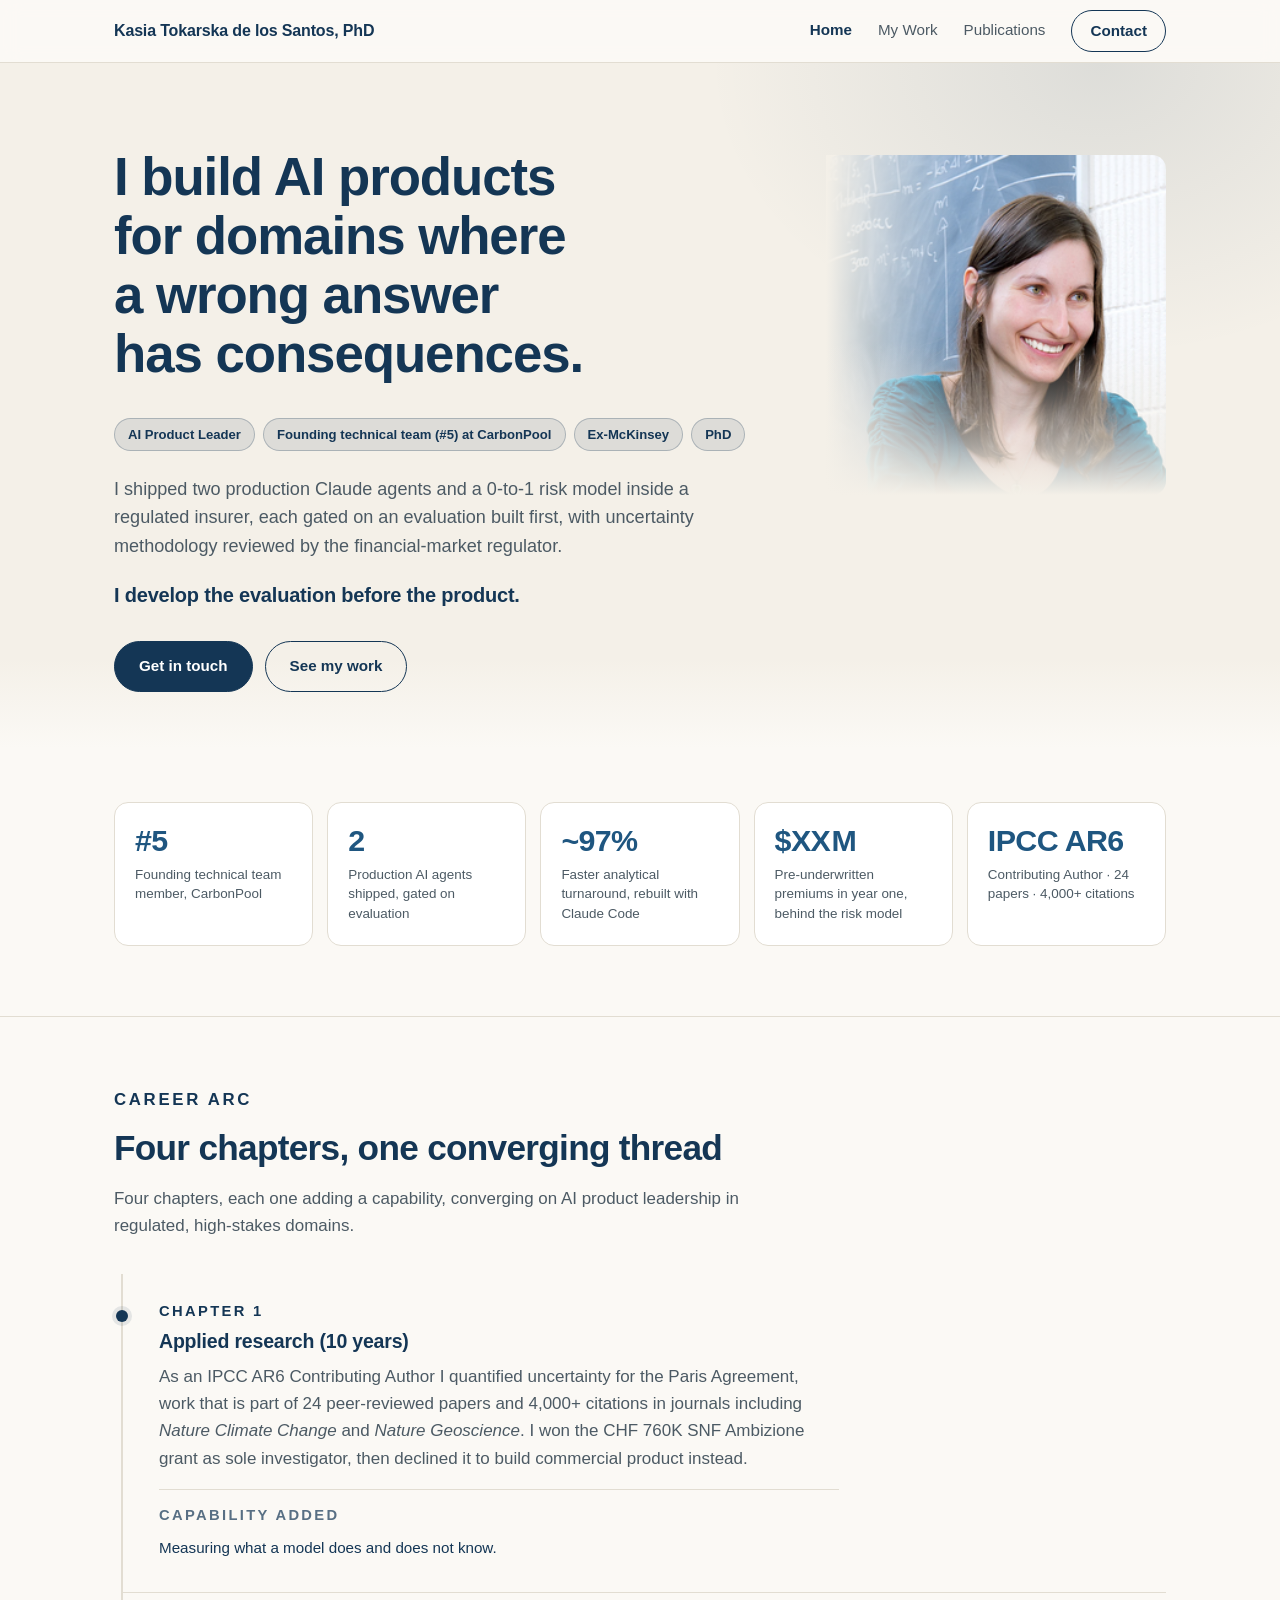
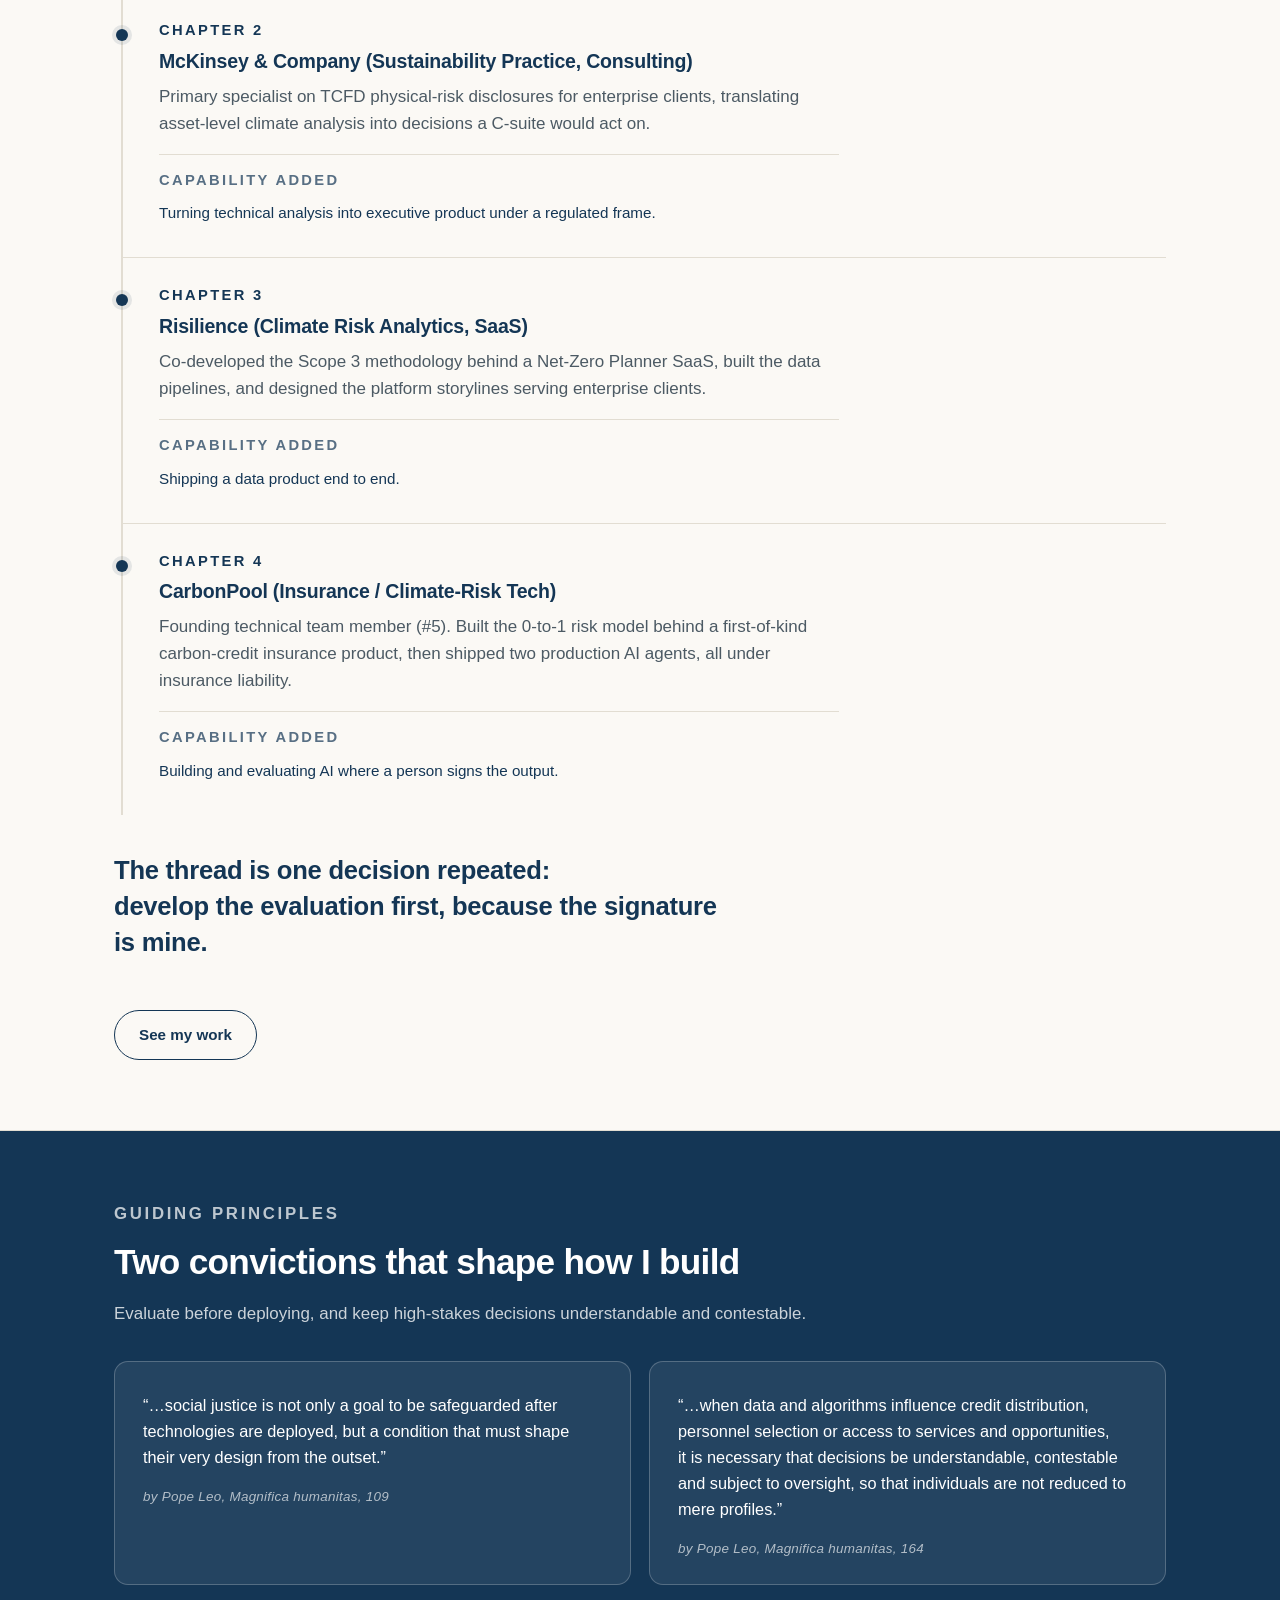
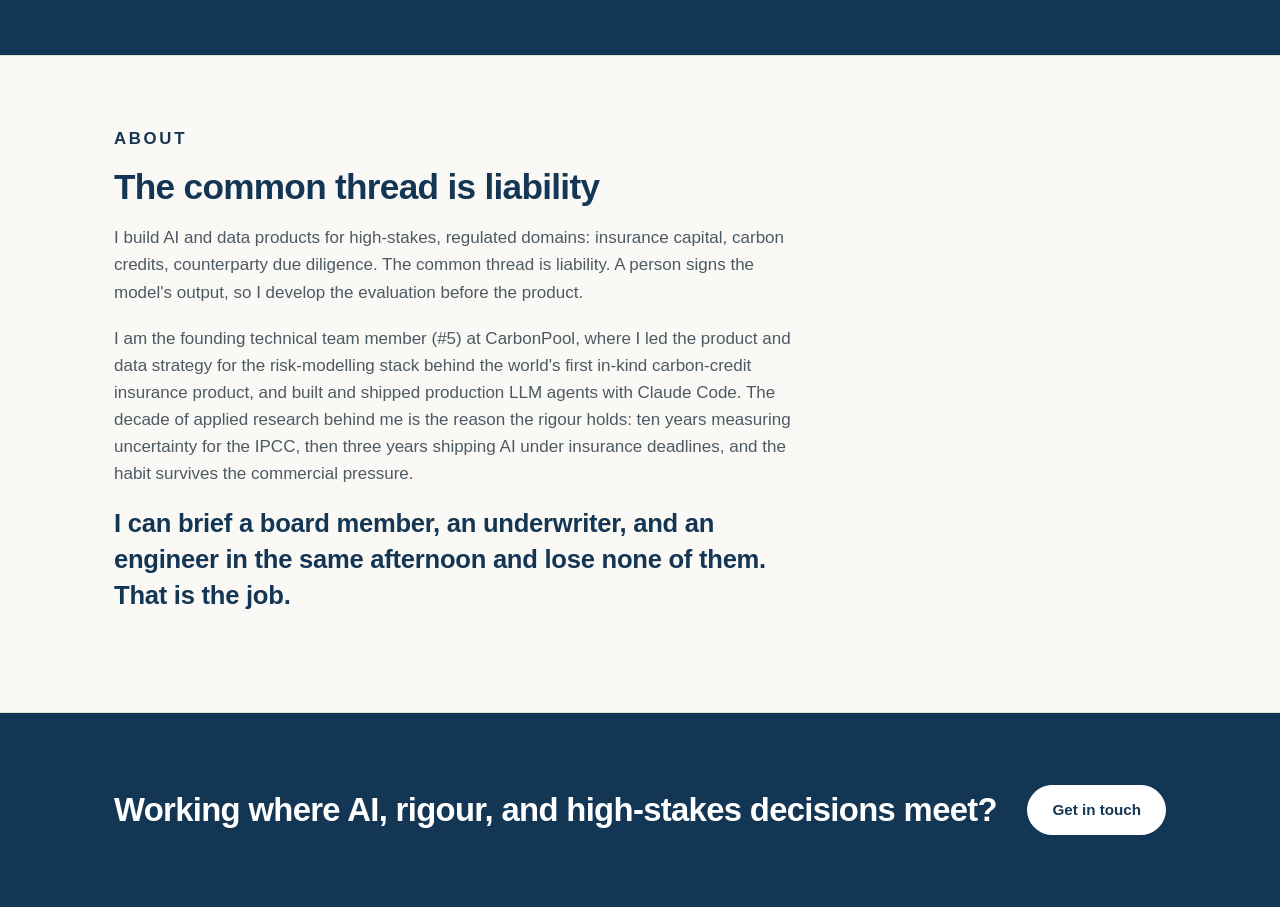
==== index.html @ da9ea4f5 "Initial commit: personal academic website" ====
<!DOCTYPE html>
<html lang="en">
<head>
<meta charset="utf-8">
<meta name="viewport" content="width=device-width, initial-scale=1.0">
<title>Katarzyna Tokarska de los Santos, PhD | AI Product Leader, Regulated AI &amp; Risk</title>
<meta name="description" content="AI product leader who ships production agents and risk models in regulated markets. Founding team (#5), FINMA-reviewed, IPCC AR6, ex-McKinsey.">
<!-- v3: system fonts only, no web fonts.
     To retheme the whole site, edit the colour tokens at the top of styles.css. -->
<link rel="icon" type="image/svg+xml" href="favicon.svg">
<link rel="apple-touch-icon" href="apple-touch-icon.png">
<link rel="stylesheet" href="styles.css">
</head>
<body data-screen-label="Home">

<header class="site-header">
  <div class="wrap">
    <a class="site-name" href="index.html">Kasia Tokarska de los Santos, PhD</a>
    <button class="nav-toggle" type="button" aria-label="Menu" aria-expanded="false">
      <span></span><span></span><span></span>
    </button>
    <nav class="site-nav">
      <a href="index.html" aria-current="page">Home</a>
      <a href="work.html">My Work</a>
      <a href="cv-publications.html">Publications</a>
      <a class="nav-cta" href="contact.html">Contact</a>
    </nav>
  </div>
</header>

<!-- Block 1: Hero -->
<section class="hero" data-screen-label="Hero">
  <div class="wrap hero-grid">
    <div class="hero-copy">
      <h1>I build AI products for domains where a wrong answer has consequences.</h1>
      <ul class="identity">
        <li>AI Product Leader</li>
        <li>Founding technical team (#5) at CarbonPool</li>
        <li>Ex-McKinsey</li>
        <li>PhD</li>
      </ul>
    <p class="value-prop">I shipped two production Claude agents and a 0-to-1 risk model inside a regulated insurer, each gated on an evaluation built first, with uncertainty methodology reviewed by the financial-market regulator.</p>
      <p class="philosophy">I develop the evaluation before the product.</p>
      <div class="hero-actions">
        <a class="btn" href="contact.html">Get in touch</a>
        <a class="btn btn-ghost" href="work.html">See my work</a>
      </div>
    </div>
    <div class="hero-photo">
      <img class="portrait" src="assets/headshot.png" alt="Portrait of Kasia Tokarska de los Santos">
    </div>
  </div>
</section>

<!-- Block 2: Stats Band -->
<section class="stats-band" data-screen-label="Stats Band">
  <div class="wrap">
    <div class="stat">
      <p class="num" data-count="5" data-prefix="#">#5</p>
      <p class="label">Founding technical team member, CarbonPool</p>
    </div>
    <div class="stat">
      <p class="num" data-count="2">2</p>
      <p class="label">Production AI agents shipped, gated on evaluation</p>
    </div>
    <div class="stat">
      <p class="num" data-count="97" data-prefix="~" data-suffix="%">~97%</p>
      <p class="label">Faster analytical turnaround, rebuilt with Claude Code</p>
    </div>
    <div class="stat">
      <p class="num">$XX&hairsp;M</p>
      <p class="label">Pre-underwritten premiums in year one, behind the risk model</p>
    </div>
    <div class="stat">
      <p class="num">IPCC AR6</p>
      <p class="label">Contributing Author · 24 papers · 4,000+ citations</p>
    </div>
  </div>
</section>

<!-- Block 3: Career Arc -->
<section class="section" data-screen-label="Career Arc">
  <div class="wrap">
    <p class="kicker">Career Arc</p>
    <h2>Four chapters, one converging thread</h2>
    <p class="intro">Four chapters, each one adding a capability, converging on AI product leadership in regulated, high-stakes domains.</p>

    <div class="arc-grid">
      <div class="arc-card">
        <p class="ch-num">Chapter 1</p>
        <h3>Applied research (10 years)</h3>
        <p>As an IPCC AR6 Contributing Author I quantified uncertainty for the Paris Agreement, work that is part of 24 peer-reviewed papers and 4,000+ citations in journals including <em>Nature Climate Change</em> and <em>Nature Geoscience</em>. I won the CHF 760K SNF Ambizione grant as sole investigator, then declined it to build commercial product instead.</p>
        <p class="capability"><span>Capability added</span><span class="cap-pill">Measuring what a model does and does not know.</span></p>
      </div>
      <div class="arc-card">
        <p class="ch-num">Chapter 2</p>
        <h3>McKinsey &amp; Company (Sustainability Practice, Consulting)</h3>
        <p>Primary specialist on TCFD physical-risk disclosures for enterprise clients, translating asset-level climate analysis into decisions a C-suite would act on.</p>
        <p class="capability"><span>Capability added</span><span class="cap-pill">Turning technical analysis into executive product under a regulated frame.</span></p>
      </div>
      <div class="arc-card">
        <p class="ch-num">Chapter 3</p>
        <h3>Risilience (Climate Risk Analytics, SaaS)</h3>
        <p>Co-developed the Scope 3 methodology behind a Net-Zero Planner SaaS, built the data pipelines, and designed the platform storylines serving enterprise clients.</p>
        <p class="capability"><span>Capability added</span><span class="cap-pill">Shipping a data product end to end.</span></p>
      </div>
      <div class="arc-card">
        <p class="ch-num">Chapter 4</p>
        <h3>CarbonPool (Insurance / Climate-Risk Tech)</h3>
        <p>Founding technical team member (#5). Built the 0-to-1 risk model behind a first-of-kind carbon-credit insurance product, then shipped two production AI agents, all under insurance liability.</p>
        <p class="capability"><span>Capability added</span><span class="cap-pill">Building and evaluating AI where a person signs the output.</span></p>
      </div>
    </div>

    <p class="arc-closing">The thread is one decision repeated:<br>develop the evaluation first, because the signature is mine.</p>
    <a class="btn btn-ghost arc-cta" href="work.html">See my work</a>
  </div>
</section>

<!-- Guiding Principles: evaluation-first (¶109) and oversight (¶164) -->
<section class="quote-band" data-screen-label="Guiding Principles">
  <div class="wrap">
    <p class="kicker">Guiding Principles</p>
    <h2>Two convictions that shape how I build</h2>
    <p class="intro">Evaluate before deploying, and keep high-stakes decisions understandable and contestable.</p>
    <div class="quote-grid">
      <blockquote>
        <p>&ldquo;&hellip;social justice is not only a goal to be safeguarded after technologies are deployed, but a condition that must shape their very design from the outset.&rdquo;</p>
        <cite>by Pope Leo, Magnifica humanitas, 109</cite>
      </blockquote>
      <blockquote>
        <p>&ldquo;&hellip;when data and algorithms influence credit distribution, personnel selection or access to services and opportunities, it is necessary that decisions be understandable, contestable and subject to oversight, so that individuals are not reduced to mere profiles.&rdquo;</p>
        <cite>by Pope Leo, Magnifica humanitas, 164</cite>
      </blockquote>
    </div>
  </div>
</section>

<!-- Block 4: About -->
<section class="section" data-screen-label="About">
  <div class="wrap">
    <p class="kicker">About</p>
    <h2>The common thread is liability</h2>
    <div class="about-grid">
      <div class="about-text">
        <p>I build AI and data products for high-stakes, regulated domains: insurance capital, carbon credits, counterparty due diligence. The common thread is liability. A person signs the model's output, so I develop the evaluation before the product.</p>
        <p>I am the founding technical team member (#5) at CarbonPool, where I led the product and data strategy for the risk-modelling stack behind the world's first in-kind carbon-credit insurance product, and built and shipped production LLM agents with Claude Code. The decade of applied research behind me is the reason the rigour holds: ten years measuring uncertainty for the IPCC, then three years shipping AI under insurance deadlines, and the habit survives the commercial pressure.</p>
        <p>I can brief a board member, an underwriter, and an engineer in the same afternoon and lose none of them. That is the job.</p>
      </div>
    </div>
  </div>
</section>

<!-- Block 5: Testimonials
     HOLD EMPTY until 2 to 3 real recommendations are secured. Never publish invented quotes.
     To enable: remove this comment wrapper and replace the bracketed placeholders.
     Targets and angle:
       - CarbonPool CEO: zero-to-one technical product leadership and delivery of the
         carbon-credit insurance product.
       - A McKinsey engagement partner: translating technical analysis into client
         decisions, C-suite stakeholder management.
       - An IPCC / ETH collaborator: applied-research independence and the carbon-budget
         methodology's impact.

<section class="section" data-screen-label="Testimonials">
  <div class="wrap">
    <p class="kicker">Testimonials</p>
    <h2>What colleagues say</h2>
    <div class="quote-grid">
      <blockquote>
        <p>&ldquo;[Real recommendation text goes here.]&rdquo;</p>
        <cite>[Name], [Title, Company]</cite>
      </blockquote>
      <blockquote>
        <p>&ldquo;[Real recommendation text goes here.]&rdquo;</p>
        <cite>[Name], [Title, Company]</cite>
      </blockquote>
    </div>
  </div>
</section>
-->

<!-- CTA band -->
<section class="cta-band" data-screen-label="CTA">
  <div class="wrap">
    <h2>Working where AI, rigour, and high-stakes decisions meet?</h2>
    <a class="btn" href="contact.html">Get in touch</a>
  </div>
</section>


<script src="site.js"></script>
</body>
</html>
---- styles.css ----
/* ============================================================
   Kasia Tokarska de los Santos - v3
   Warm editorial minimalism. One dark-teal accent.
   RETHEME THE WHOLE SITE HERE: every page reads these tokens.
   ============================================================ */
:root{
  --bg:#fbf9f5;        /* warm paper background, near white */
  --bg-2:#f4f0e8;      /* slightly darker warm tone for hero / alt zones */
  --surface:#ffffff;   /* white cards on the warm background */
  --surface-2:#f0ece3; /* faint warm tint for chips and bars */
  --line:#e2ddd2;      /* single hairline border colour, used everywhere */
  --text:#15212b;      /* near-black ink for headings */
  --muted:#4c5a64;     /* warm grey for body text */
  --faint:#8a9399;     /* fainter grey for metadata */
  --accent:#143655;        /* dark teal, the lead colour */
  --accent-2:#1f5680;      /* brighter teal for hover / numbers / links */
  --accent-soft:rgba(20,54,85,0.10); /* 10% teal for tinted fills and rings */
  --max:1100px;
  --radius:14px;
  --font:-apple-system,BlinkMacSystemFont,"Segoe UI",Roboto,Helvetica,Arial,sans-serif;
  --mono:ui-monospace,SFMono-Regular,Menlo,Consolas,"Liberation Mono",monospace;
}

/* ---------- Base ---------- */
*,*::before,*::after{box-sizing:border-box;}
html{-webkit-text-size-adjust:100%;}
@media (prefers-reduced-motion: no-preference){
  html{scroll-behavior:smooth;}
}
body{
  margin:0;
  font-family:var(--font);
  font-size:17px;
  line-height:1.6;
  color:var(--muted);
  background:var(--bg);
}
h1,h2,h3{
  color:var(--text);
  letter-spacing:-0.02em;
  line-height:1.12;
  text-wrap:balance;
  margin:0 0 18px;
}
h1{font-size:clamp(2.1rem,4.6vw,3.3rem);font-weight:700;}
h2{font-size:clamp(1.55rem,3vw,2.2rem);font-weight:700;}
h3{font-size:1.22rem;font-weight:650;letter-spacing:-0.01em;}
p{margin:0 0 1em;text-wrap:pretty;}
p:last-child{margin-bottom:0;}
a{color:var(--accent-2);text-decoration-color:var(--accent-soft);text-underline-offset:3px;transition:color .15s ease;}
a:hover{color:var(--accent);}
a:focus-visible,button:focus-visible{outline:2px solid var(--accent-2);outline-offset:2px;border-radius:3px;}
em{font-style:italic;}
strong{color:var(--text);}
img{max-width:100%;display:block;}
.wrap{max-width:var(--max);margin:0 auto;padding:0 24px;}

/* ---------- Eyebrow / section rhythm ---------- */
.kicker{
  font-size:1.05rem;
  font-weight:650;
  text-transform:uppercase;
  letter-spacing:.16em;
  color:var(--accent);
  margin:0 0 14px;
}
.section h2{color:var(--accent);}
.section{padding:70px 0;border-bottom:1px solid var(--line);}
.intro{max-width:660px;font-size:1.06rem;margin-bottom:34px;}

/* ---------- Buttons ---------- */
.btn{
  display:inline-block;
  background:var(--accent);
  color:#fff;
  text-decoration:none;
  font-weight:600;
  font-size:.95rem;
  padding:12px 24px;
  border-radius:999px;
  border:1px solid var(--accent);
  transition:background-color .15s ease,border-color .15s ease,transform .15s ease,box-shadow .15s ease;
}
.btn:hover{background:var(--accent-2);border-color:var(--accent-2);color:#fff;transform:translateY(-2px);box-shadow:0 6px 18px var(--accent-soft);}
.btn-ghost{background:transparent;color:var(--accent);}
.btn-ghost:hover{background:var(--accent-soft);color:var(--accent);box-shadow:none;}

/* ---------- Sticky translucent nav ---------- */
.site-header{
  position:sticky;top:0;z-index:50;
  background:color-mix(in srgb, var(--bg) 78%, transparent);
  -webkit-backdrop-filter:blur(10px);
  backdrop-filter:blur(10px);
  border-bottom:1px solid var(--line);
}
.site-header .wrap{
  display:flex;align-items:center;justify-content:space-between;gap:16px;
  min-height:62px;
}
.site-name{
  font-weight:700;color:var(--accent);text-decoration:none;
  letter-spacing:-0.01em;font-size:1rem;
}
.site-name:hover{color:var(--accent-2);}
.site-nav{display:flex;align-items:center;gap:26px;}
.site-nav a{
  color:var(--muted);text-decoration:none;font-size:.95rem;font-weight:500;
  padding:4px 0;border-bottom:2px solid transparent;
  transition:color .15s ease,border-color .15s ease;
}
.site-nav a:hover{color:var(--accent);}
.site-nav a[aria-current="page"]{color:var(--accent);font-weight:700;}
.site-nav a.nav-cta{
  border:1px solid var(--accent);border-radius:999px;color:var(--accent);
  padding:8px 18px;font-weight:600;
}
.site-nav a.nav-cta:hover{background:var(--accent);color:#fff;}
.site-nav a.nav-cta[aria-current="page"]{background:var(--accent);color:#fff;}

.nav-toggle{
  display:none;
  background:none;border:1px solid var(--line);border-radius:10px;
  width:42px;height:38px;cursor:pointer;padding:0;
  flex-direction:column;align-items:center;justify-content:center;gap:4px;
}
.nav-toggle span{display:block;width:18px;height:2px;background:var(--text);border-radius:2px;transition:transform .3s ease,opacity .3s ease;}
.nav-open .nav-toggle span:nth-child(1){transform:translateY(6px) rotate(45deg);}
.nav-open .nav-toggle span:nth-child(2){opacity:0;}
.nav-open .nav-toggle span:nth-child(3){transform:translateY(-6px) rotate(-45deg);}

/* ---------- Hero ---------- */
.hero{
  position:relative;
  background:var(--bg-2);
  overflow:hidden;
}
.hero::before{ /* soft accent glow, top right corner */
  content:"";position:absolute;inset:0;pointer-events:none;
  background:radial-gradient(560px 420px at 86% 0%, var(--accent-soft), transparent 70%);
}
.hero::after{ /* melt into the next section */
  content:"";position:absolute;left:0;right:0;bottom:0;height:90px;pointer-events:none;
  background:linear-gradient(to bottom, transparent, var(--bg));
}
.hero-grid{
  position:relative;z-index:1;
  display:grid;grid-template-columns:1fr 340px;gap:64px;align-items:start;
  padding:84px 24px 56px;
}
.hero-copy{padding:0;}
.hero-copy h1{max-width:640px;margin-bottom:34px;color:var(--accent);}
.identity{
  list-style:none;margin:0 0 24px;padding:0;
  display:flex;flex-wrap:wrap;gap:8px;
}
.identity li{
  background:var(--accent-soft);
  border:1px solid rgba(20,54,85,0.25);
  color:var(--accent);
  font-size:.82rem;font-weight:600;
  padding:5px 13px;border-radius:999px;
}
.value-prop{font-size:1.13rem;max-width:620px;}
.philosophy{
  color:var(--accent);font-weight:650;font-size:1.25rem;
  letter-spacing:-0.01em;
  margin-top:6px;
}
.hero-actions{display:flex;flex-wrap:wrap;gap:12px;margin-top:30px;}
.hero-photo{position:relative;margin-top:8px;}
.hero-photo .portrait{width:100%;height:auto;border-radius:var(--radius);}
.hero-photo::before{ /* horizontal fade from the warm hero tone on the left edge */
  content:"";position:absolute;inset:0;z-index:1;pointer-events:none;
  background:linear-gradient(to right, var(--bg-2) 0%, transparent 38%);
}
.hero-photo::after{ /* vertical fade into the hero tone at the bottom */
  content:"";position:absolute;inset:0;z-index:1;pointer-events:none;
  background:linear-gradient(to bottom, transparent 55%, var(--bg-2) 100%);
}

/* ---------- Stats band ---------- */
.stats-band{
  padding:54px 0 70px;
  border-bottom:1px solid var(--line);
}
.stats-band .wrap{
  display:grid;
  grid-template-columns:repeat(5,1fr);
  gap:14px;
}
.stat{
  background:var(--surface);
  border:1px solid var(--line);
  border-radius:var(--radius);
  padding:22px 20px;
  transition:border-color .15s ease,transform .15s ease,box-shadow .15s ease;
}
.stat:hover{border-color:var(--accent);transform:translateY(-2px);box-shadow:0 8px 22px var(--accent-soft);}
.stat .num{
  font-size:1.9rem;font-weight:700;letter-spacing:-0.02em;
  color:var(--accent-2);margin:0 0 8px;line-height:1.05;
  font-variant-numeric:tabular-nums;
}
.stat .label{font-size:.84rem;line-height:1.45;color:var(--muted);margin:0;}

/* ---------- Career arc timeline ---------- */
.arc-grid{
  display:grid;gap:0;
  border-left:2px solid var(--line);
  margin-left:7px;
}
.arc-card{
  position:relative;
  padding:26px 0 30px 36px;
}
.arc-card + .arc-card{border-top:1px solid var(--line);}
.arc-card::before{ /* accent dot on the timeline */
  content:"";position:absolute;left:-7px;top:36px;
  width:12px;height:12px;border-radius:50%;
  background:var(--accent);
  box-shadow:0 0 0 4px var(--accent-soft);
}
.ch-num{
  font-family:var(--font);
  font-size:.92rem;text-transform:uppercase;letter-spacing:.16em;
  color:var(--accent);margin:0 0 8px;font-weight:650;
}
.arc-card h3{margin-bottom:10px;color:var(--accent);}
.arc-card > p{max-width:680px;}
.capability{
  margin-top:16px;padding-top:14px;border-top:1px solid var(--line);
  font-size:1.05rem;font-weight:700;color:var(--accent);max-width:680px;
}
.cap-pill{
  display:inline;
  font-size:.95rem;font-weight:500;
  color:var(--accent);
  letter-spacing:normal;
  text-transform:none;
}
.capability > span:first-child{
  display:block;
  font-family:var(--font);
  font-size:.92rem;font-weight:650;
  text-transform:uppercase;letter-spacing:.16em;
  color:var(--accent);opacity:.7;margin-bottom:8px;
}
.arc-cta{margin-top:24px;display:inline-block;}
.arc-closing{
  margin-top:38px;
  font-size:clamp(1.3rem,2.4vw,1.6rem);
  line-height:1.4;
  font-weight:600;color:var(--accent);
  letter-spacing:-0.01em;
  max-width:680px;
}

/* ---------- Quote band (dark teal zone) ---------- */
.quote-band{
  padding:70px 0;
  background:var(--accent);
  border-bottom:1px solid var(--line);
}
.quote-band .kicker{color:rgba(255,255,255,0.72);}
.quote-band h2{color:#fff;}
.quote-band .intro{color:rgba(255,255,255,0.78);max-width:none;white-space:nowrap;}
.quote-grid{display:grid;grid-template-columns:1fr 1fr;gap:18px;}
.quote-grid blockquote{
  margin:0;
  background:rgba(255,255,255,0.07);
  border:1px solid rgba(255,255,255,0.22);
  border-radius:var(--radius);
  padding:30px 28px 24px;
  transition:border-color .15s ease,transform .15s ease,box-shadow .15s ease,background-color .15s ease;
}
.quote-grid blockquote:hover{border-color:rgba(255,255,255,0.5);background:rgba(255,255,255,0.11);transform:translateY(-2px);box-shadow:0 8px 22px rgba(0,0,0,0.18);}
.quote-grid blockquote p{font-size:1.02rem;color:#fff;}
.quote-grid cite{
  display:block;margin-top:16px;font-style:italic;
  font-family:var(--font);font-size:.84rem;letter-spacing:.02em;
  color:rgba(255,255,255,0.65);
}

/* ---------- About ---------- */
.about-grid{max-width:680px;}
.about-text p{margin-bottom:1.1em;}
.about-text p:last-child{
  font-size:clamp(1.3rem,2.4vw,1.6rem);
  font-weight:600;
  color:var(--accent);
  letter-spacing:-0.01em;
  line-height:1.4;
}

/* ---------- Accordion toggle ---------- */
.case{position:relative;}
.case-toggle{
  position:absolute;top:38px;right:36px;
  background:var(--surface-2);border:1px solid var(--line);
  width:34px;height:34px;border-radius:50%;
  cursor:pointer;display:flex;align-items:center;justify-content:center;
  color:var(--muted);
  transition:background-color .15s ease,border-color .15s ease,color .15s ease;
  padding:0;
}
.case-toggle:hover{background:var(--accent-soft);border-color:var(--accent);color:var(--accent);}
.case-toggle svg{display:block;transition:transform .35s ease;}
.case[aria-expanded="true"] .case-toggle{background:var(--accent-soft);border-color:var(--accent);color:var(--accent);}
.case[aria-expanded="true"] .case-toggle svg{transform:rotate(180deg);}
.case-body{
  max-height:0;overflow:hidden;
  transition:max-height .4s cubic-bezier(0.4,0,0.2,1);
}
.case[aria-expanded="true"] .case-body{max-height:3000px;}
.pwo-rest{margin-top:0;}
@media(prefers-reduced-motion:reduce){
  .case-body{transition:none;}
  .case-toggle svg{transition:none;}
}

/* ---------- CTA band ---------- */
.cta-band{
  background:var(--accent);
  padding:72px 0;
}
.cta-band .wrap{
  display:flex;flex-wrap:wrap;align-items:center;justify-content:space-between;gap:24px;
}
.cta-band h2{color:#fff;margin:0;max-width:none;font-size:clamp(1.15rem,3vw,2.05rem);white-space:nowrap;}
.cta-band .btn{
  background:#fff;color:var(--accent);border-color:#fff;
}
.cta-band .btn:hover{background:var(--bg);border-color:var(--bg);color:var(--accent);box-shadow:0 6px 18px rgba(0,0,0,0.25);}

/* ---------- CV profile links ---------- */
.cv-profile-links{
  display:flex;flex-wrap:wrap;gap:10px;
  padding:28px 0 8px;
}
.cv-profile-links a{
  display:inline-block;
  background:var(--accent);
  color:#fff;
  text-decoration:none;
  font-weight:600;font-size:.92rem;
  padding:9px 22px;
  border-radius:999px;
  border:1px solid var(--accent);
  transition:background-color .15s ease,border-color .15s ease,transform .15s ease,box-shadow .15s ease;
}
.cv-profile-links a:hover{
  background:var(--accent-2);border-color:var(--accent-2);
  transform:translateY(-2px);box-shadow:0 6px 18px var(--accent-soft);
}

/* ---------- Footer ---------- */
.site-footer{padding:42px 0 54px;}
.site-footer .wrap{
  display:flex;flex-wrap:wrap;align-items:flex-start;justify-content:space-between;gap:18px;
}
.foot-name{color:var(--text);font-weight:650;margin:0 0 2px;}
.foot-loc{font-size:.88rem;color:var(--faint);margin:0;}
.foot-links{display:flex;gap:22px;}
.foot-links a{font-size:.95rem;font-weight:550;text-decoration:none;}
.foot-links a:hover{text-decoration:underline;text-decoration-color:var(--accent-2);}

/* ---------- Page head (Work, Publications) ---------- */
.page-head{
  background:var(--bg-2);
  border-bottom:1px solid var(--line);
  padding:64px 0 56px;
  position:relative;overflow:hidden;
}
.page-head::before{
  content:"";position:absolute;inset:0;pointer-events:none;
  background:radial-gradient(480px 360px at 90% 0%, var(--accent-soft), transparent 70%);
}
.page-head .wrap{position:relative;}
.page-head h1{margin-bottom:14px;color:var(--accent);}
.page-head .intro{margin-bottom:0;}

/* ---------- Case-study cards (Work) ---------- */
main.wrap{display:block;}
.case{
  background:var(--surface);
  border:1px solid var(--accent);
  border-radius:var(--radius);
  padding:38px 36px;
  margin:34px 0;
  transition:border-color .15s ease,transform .15s ease,box-shadow .15s ease,background-color .15s ease;
}
.case:first-of-type{margin-top:48px;}
.case:last-of-type{margin-bottom:64px;}
.case:hover{border-color:var(--accent);transform:translateY(-2px);box-shadow:0 10px 26px var(--accent-soft);background:var(--surface-2);}
.case.featured{}
.case h2{
  font-size:clamp(1.3rem,2.4vw,1.7rem);
  display:flex;align-items:baseline;gap:14px;
  margin-bottom:8px;
  color:var(--accent);
  padding-right:52px; /* room for toggle */
}
.case-num{display:none;}
.case .role{
  font-size:1.08rem;color:var(--muted);margin-bottom:22px;
}
.metrics{
  list-style:none;margin:0 0 6px;padding:16px 0 8px;
  border-top:1px solid var(--line);
  display:flex;flex-wrap:wrap;gap:10px;
}
.metrics li{
  background:var(--accent);
  border:1px solid var(--accent);
  color:#fff;
  font-weight:600;font-size:.92rem;
  padding:6px 15px;border-radius:999px;
  font-variant-numeric:tabular-nums;
}
.pwo{margin-top:10px;}
.pwo > div{
  display:grid;grid-template-columns:150px 1fr;gap:20px;
  border-top:1px solid var(--line);
  padding:18px 0;
}
.pwo h4{
  margin:2px 0 0;
  font-family:var(--font);
  font-size:.95rem;font-weight:650;
  text-transform:uppercase;letter-spacing:.14em;
  color:var(--accent);
}
.pwo p{margin:0;font-size:1.02rem;}
.skills-label{
  margin:6px 0 12px;padding-top:18px;
  border-top:1px solid var(--line);
  font-family:var(--font);
  font-size:.95rem;font-weight:650;
  text-transform:uppercase;letter-spacing:.14em;
  color:var(--accent);
}
.skills{
  list-style:none;margin:0;padding:0;
  display:flex;flex-wrap:wrap;gap:6px 20px;
}
.skills li{
  font-size:.95rem;font-weight:500;
  color:var(--accent);
  padding:0;
}
.case-actions{margin:22px 0 0;}

/* ---------- CV / Publications ---------- */
.cv-section{
  padding:54px 0;
  border-bottom:1px solid var(--line);
}
.cv-section:last-of-type{border-bottom:0;}
.cv-grid{
  display:grid;grid-template-columns:220px 1fr;gap:36px;align-items:start;
}
.cv-grid h2{
  font-size:1.05rem;font-weight:650;
  text-transform:uppercase;letter-spacing:.14em;
  color:var(--accent);
  margin:4px 0 0;
  position:sticky;top:86px;
}
.pub-list p{
  border-top:1px solid var(--line);
  padding:16px 0;margin:0;
  font-size:.95rem;
}
.pub-list p:first-child{border-top:0;padding-top:0;}
.pub-num{
  font-family:var(--mono);
  font-size:.78rem;font-weight:600;
  color:var(--accent-2);
  margin-right:10px;
}
.author-self{color:var(--accent);font-weight:700;}
.pub-note{color:var(--faint);}
.edu-item{
  border-top:1px solid var(--line);
  padding:18px 0;
}
.edu-item:first-child{border-top:0;padding-top:0;}
.edu-item h3{margin-bottom:4px;font-size:1.08rem;color:var(--accent);}
.edu-meta{
  font-family:var(--mono);font-size:.78rem;color:var(--faint);
  margin-bottom:8px;letter-spacing:.03em;
}
.cv-block{max-width:660px;}

/* ---------- Contact ---------- */
.contact-main{padding:84px 0 70px;}
.contact-main .closing{
  font-size:clamp(1.3rem,2.4vw,1.7rem);
  line-height:1.45;
  color:var(--accent);
  font-weight:600;
  letter-spacing:-0.01em;
  max-width:720px;
  margin-bottom:48px;
  text-wrap:pretty;
}
.contact-rows{
  background:var(--surface);
  border:1px solid var(--line);
  border-radius:var(--radius);
  max-width:720px;
  overflow:hidden;
}
.contact-row{
  display:grid;grid-template-columns:150px 1fr;gap:20px;
  padding:18px 26px;
  transition:background-color .15s ease;
}
.contact-row + .contact-row{border-top:1px solid var(--line);}
.contact-row:hover{background:var(--surface-2);}
.contact-row .k{
  font-family:var(--mono);
  font-size:.72rem;font-weight:600;
  text-transform:uppercase;letter-spacing:.16em;
  color:var(--faint);
  align-self:center;
}
.contact-row .v{font-size:.98rem;color:var(--text);}

/* ---------- Responsive ---------- */
@media (max-width: 920px){
  .stats-band .wrap{grid-template-columns:repeat(2,1fr);}
  .stats-band .wrap .stat:last-child{grid-column:1 / -1;}
  .quote-grid{grid-template-columns:1fr;}
  .cv-grid{grid-template-columns:1fr;gap:14px;}
  .cv-grid h2{position:static;}
}
@media (max-width: 760px){
  .hero-grid{grid-template-columns:1fr;gap:32px;padding:38px 24px 72px;}
  .hero-photo{order:-1;max-width:260px;margin-top:0;}
  .nav-toggle{display:flex;}
  .site-nav{
    position:absolute;left:0;right:0;top:100%;
    flex-direction:column;align-items:stretch;gap:0;
    background:color-mix(in srgb, var(--bg) 94%, transparent);
    -webkit-backdrop-filter:blur(10px);
    backdrop-filter:blur(10px);
    border-bottom:1px solid var(--line);
    display:none;
    padding:8px 24px 18px;
  }
  .nav-open .site-nav{display:flex;}
  .site-nav a{padding:13px 2px;border-bottom:1px solid var(--line);font-size:1.02rem;}
  .site-nav a[aria-current="page"]{border-bottom-color:var(--line);}
  .site-nav a.nav-cta{margin-top:14px;text-align:center;border-bottom:1px solid var(--accent);}
  .section{padding:54px 0;}
  .pwo > div{grid-template-columns:1fr;gap:8px;padding:16px 0;}
  .case{padding:28px 22px;margin:24px 0;}
  .case h2{flex-direction:column;gap:10px;}
  .case-num{align-self:flex-start;transform:none;}
  .contact-row{grid-template-columns:1fr;gap:4px;padding:16px 20px;}
  .cta-band .wrap{flex-direction:column;align-items:flex-start;}
  .cta-band h2{white-space:normal;font-size:clamp(1.3rem,5.4vw,1.7rem);}
}
@media (max-width: 480px){
  .stats-band .wrap{grid-template-columns:1fr;}
  .stats-band .wrap .stat:last-child{grid-column:auto;}
}

/* ---------- Reduced motion ---------- */
@media (prefers-reduced-motion: reduce){
  *,*::before,*::after{
    transition-duration:0.01ms !important;
    animation-duration:0.01ms !important;
    animation-iteration-count:1 !important;
  }
}
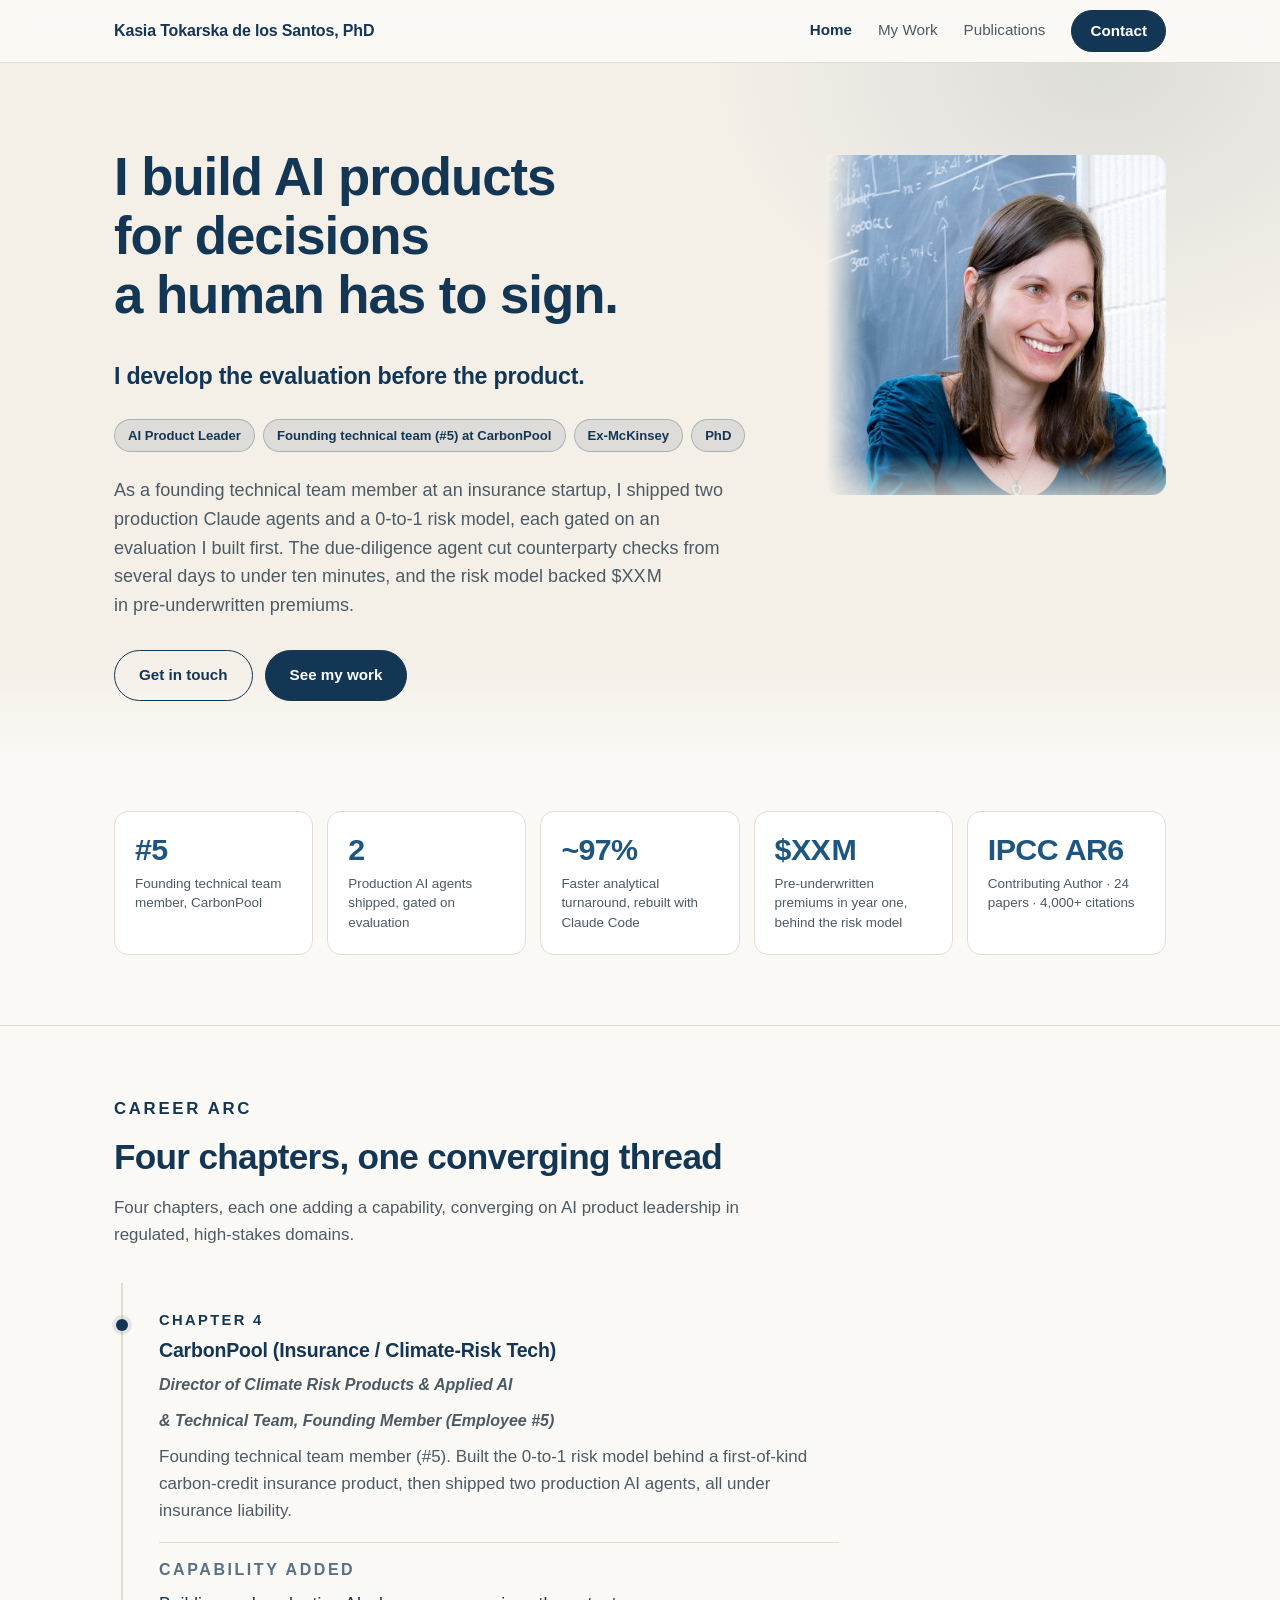
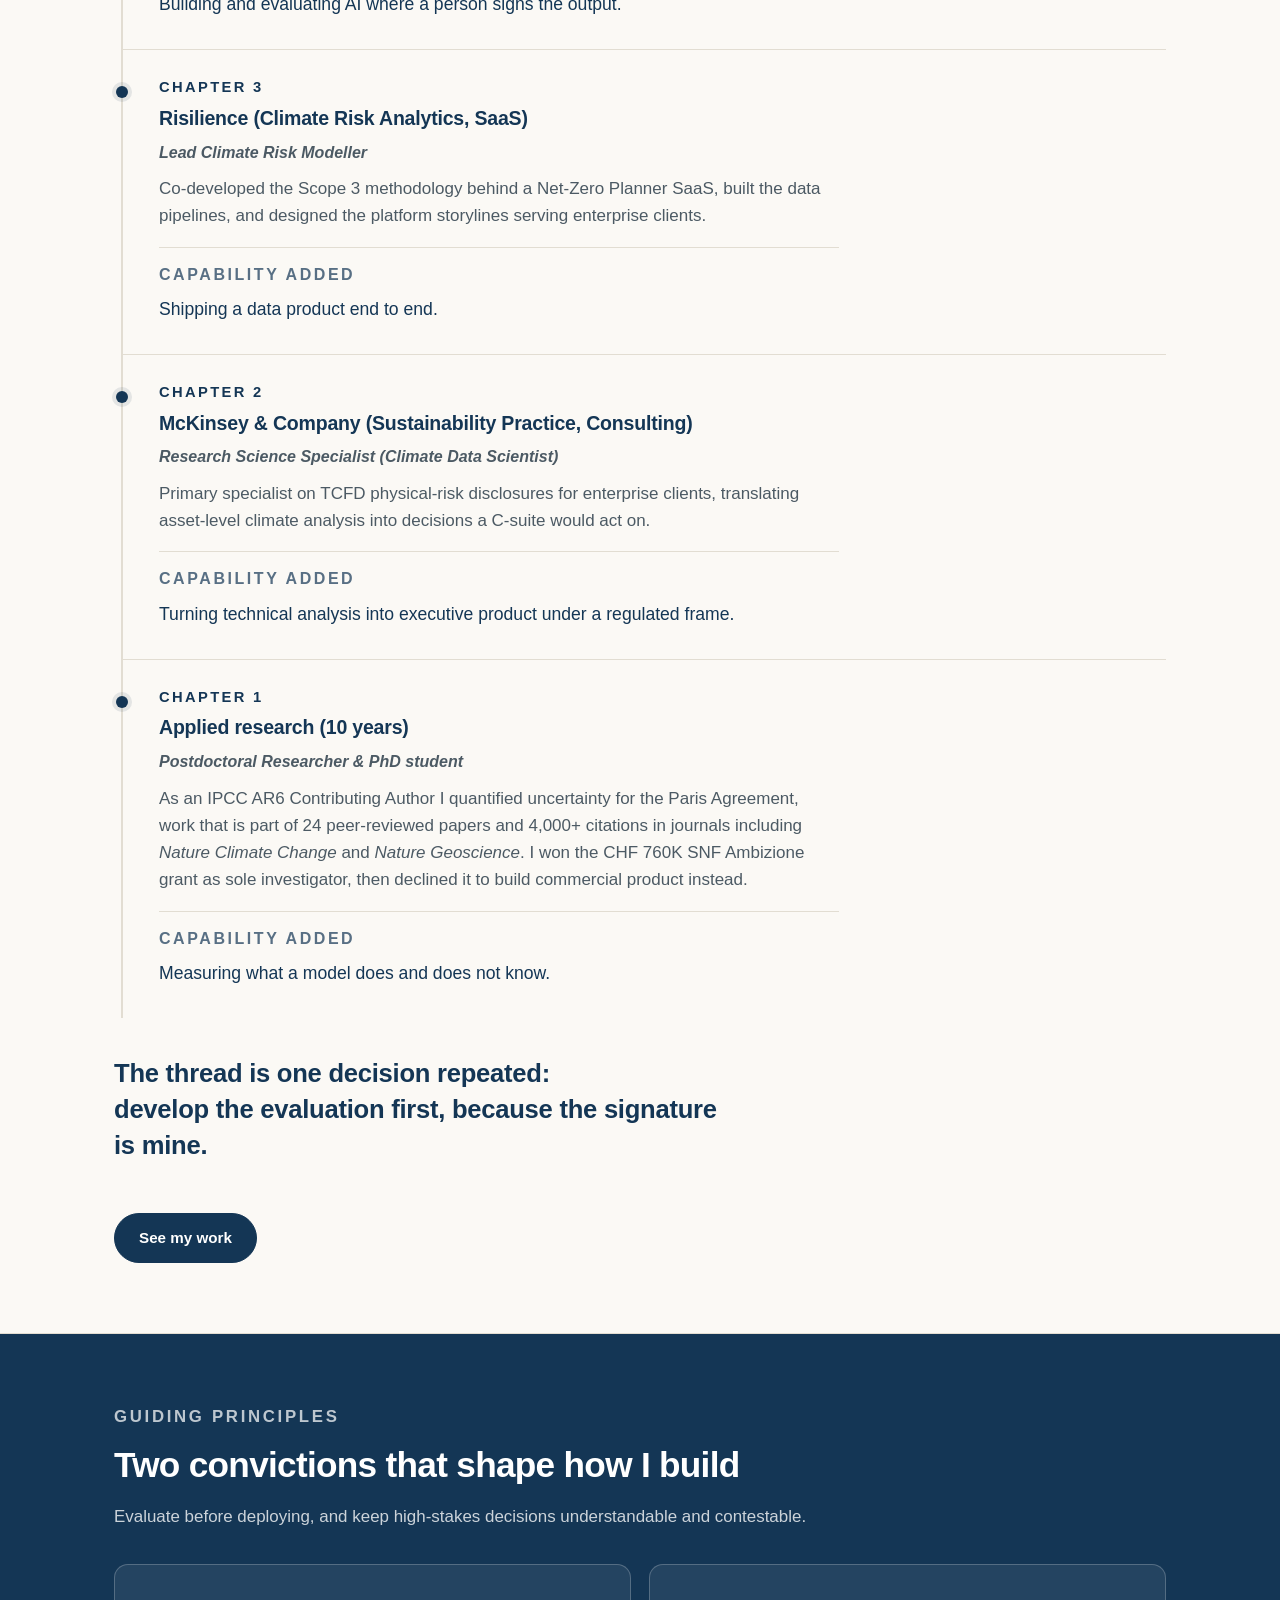
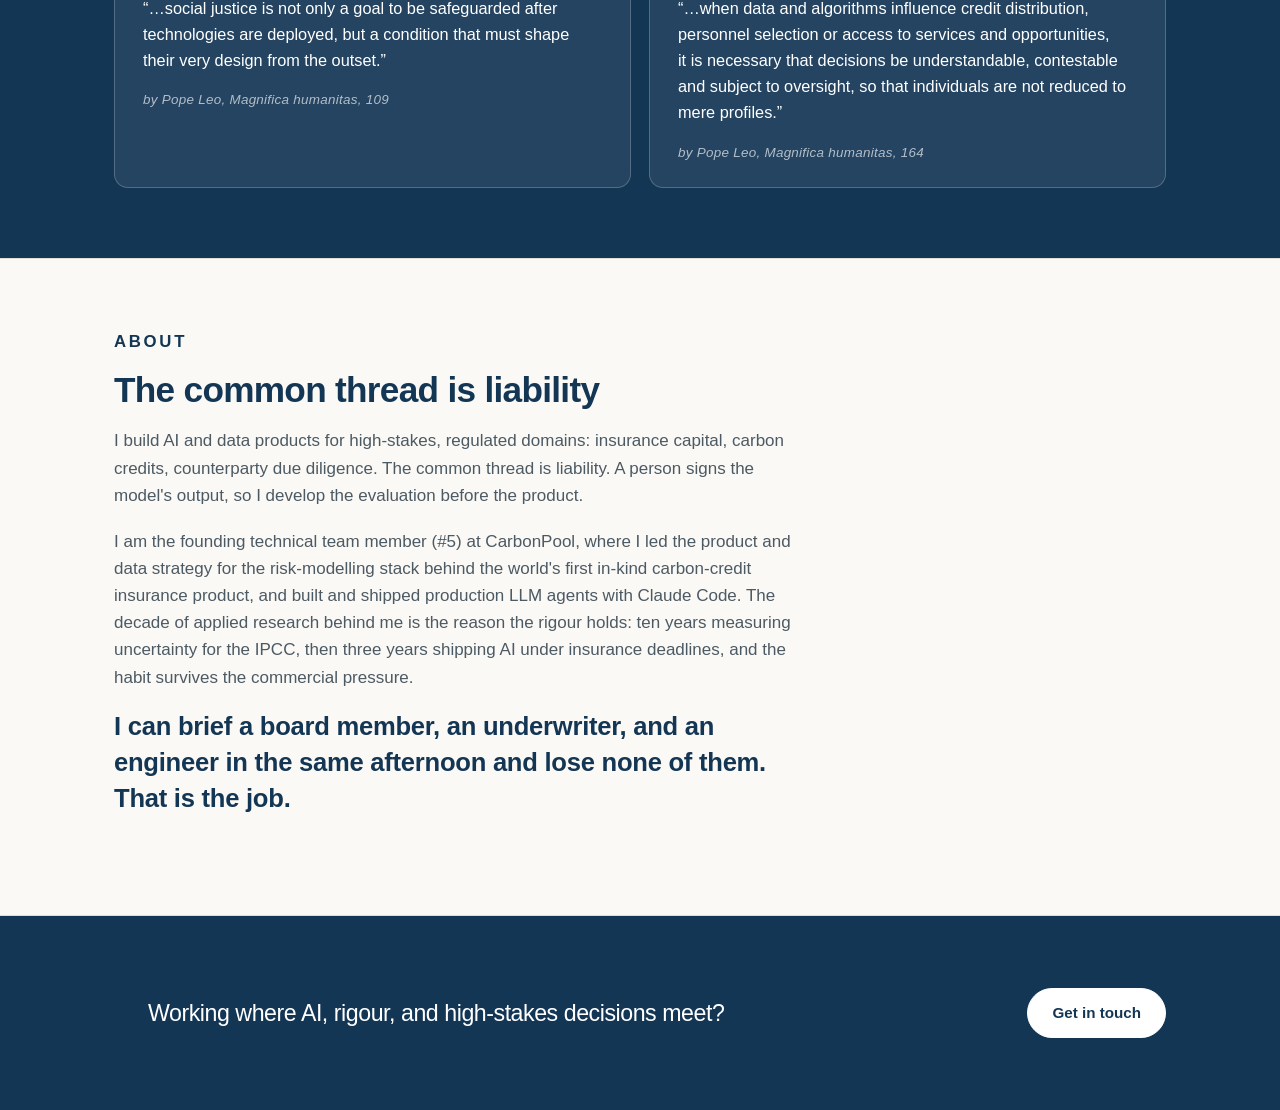
==== commit 524646e3: "Revise site pages (home, contact, nav/styles, headshot) Co-Authored-By: Claude Opus 4.8 (1M context)" ====
--- a/index.html
+++ b/index.html
@@ -32,17 +32,17 @@
 <section class="hero" data-screen-label="Hero">
   <div class="wrap hero-grid">
     <div class="hero-copy">
-      <h1>I build AI products for domains where a wrong answer has consequences.</h1>
+      <h1>I build AI products for decisions <span style="white-space:nowrap">a human has to sign.</span></h1>
+      <p class="philosophy">I develop the evaluation before the product.</p>
       <ul class="identity">
         <li>AI Product Leader</li>
         <li>Founding technical team (#5) at CarbonPool</li>
         <li>Ex-McKinsey</li>
         <li>PhD</li>
       </ul>
-    <p class="value-prop">I shipped two production Claude agents and a 0-to-1 risk model inside a regulated insurer, each gated on an evaluation built first, with uncertainty methodology reviewed by the financial-market regulator.</p>
-      <p class="philosophy">I develop the evaluation before the product.</p>
+    <p class="value-prop">As a founding technical team member at an insurance startup, I shipped two production Claude agents and a 0-to-1 risk model, each gated on an evaluation I built first. The due-diligence agent cut counterparty checks from several days to under ten minutes, and the risk model backed $XX&hairsp;M<br>in pre-underwritten premiums.</p>
       <div class="hero-actions">
-        <a class="btn" href="contact.html">Get in touch</a>
+        <a class="btn btn-outline" href="contact.html">Get in touch</a>
         <a class="btn btn-ghost" href="work.html">See my work</a>
       </div>
     </div>
@@ -87,28 +87,33 @@
 
     <div class="arc-grid">
       <div class="arc-card">
-        <p class="ch-num">Chapter 1</p>
-        <h3>Applied research (10 years)</h3>
-        <p>As an IPCC AR6 Contributing Author I quantified uncertainty for the Paris Agreement, work that is part of 24 peer-reviewed papers and 4,000+ citations in journals including <em>Nature Climate Change</em> and <em>Nature Geoscience</em>. I won the CHF 760K SNF Ambizione grant as sole investigator, then declined it to build commercial product instead.</p>
-        <p class="capability"><span>Capability added</span><span class="cap-pill">Measuring what a model does and does not know.</span></p>
+        <p class="ch-num">Chapter 4</p>
+        <h3>CarbonPool (Insurance / Climate-Risk Tech)</h3>
+        <p class="arc-jobtitle">Director of Climate Risk Products &amp; Applied AI</p>
+        <p class="arc-jobtitle">&amp; Technical Team, Founding Member (Employee #5)</p>
+        <p>Founding technical team member (#5). Built the 0-to-1 risk model behind a first-of-kind carbon-credit insurance product, then shipped two production AI agents, all under insurance liability.</p>
+        <p class="capability"><span>Capability added</span><span class="cap-pill">Building and evaluating AI where a person signs the output.</span></p>
+      </div>
+      <div class="arc-card">
+        <p class="ch-num">Chapter 3</p>
+        <h3>Risilience (Climate Risk Analytics, SaaS)</h3>
+        <p class="arc-jobtitle">Lead Climate Risk Modeller</p>
+        <p>Co-developed the Scope 3 methodology behind a Net-Zero Planner SaaS, built the data pipelines, and designed the platform storylines serving enterprise clients.</p>
+        <p class="capability"><span>Capability added</span><span class="cap-pill">Shipping a data product end to end.</span></p>
       </div>
       <div class="arc-card">
         <p class="ch-num">Chapter 2</p>
         <h3>McKinsey &amp; Company (Sustainability Practice, Consulting)</h3>
+        <p class="arc-jobtitle">Research Science Specialist (Climate Data Scientist)</p>
         <p>Primary specialist on TCFD physical-risk disclosures for enterprise clients, translating asset-level climate analysis into decisions a C-suite would act on.</p>
         <p class="capability"><span>Capability added</span><span class="cap-pill">Turning technical analysis into executive product under a regulated frame.</span></p>
       </div>
       <div class="arc-card">
-        <p class="ch-num">Chapter 3</p>
-        <h3>Risilience (Climate Risk Analytics, SaaS)</h3>
-        <p>Co-developed the Scope 3 methodology behind a Net-Zero Planner SaaS, built the data pipelines, and designed the platform storylines serving enterprise clients.</p>
-        <p class="capability"><span>Capability added</span><span class="cap-pill">Shipping a data product end to end.</span></p>
-      </div>
-      <div class="arc-card">
-        <p class="ch-num">Chapter 4</p>
-        <h3>CarbonPool (Insurance / Climate-Risk Tech)</h3>
-        <p>Founding technical team member (#5). Built the 0-to-1 risk model behind a first-of-kind carbon-credit insurance product, then shipped two production AI agents, all under insurance liability.</p>
-        <p class="capability"><span>Capability added</span><span class="cap-pill">Building and evaluating AI where a person signs the output.</span></p>
+        <p class="ch-num">Chapter 1</p>
+        <h3>Applied research (10 years)</h3>
+        <p class="arc-jobtitle">Postdoctoral Researcher &amp; PhD student</p>
+        <p>As an IPCC AR6 Contributing Author I quantified uncertainty for the Paris Agreement, work that is part of 24 peer-reviewed papers and 4,000+ citations in journals including <em>Nature Climate Change</em> and <em>Nature Geoscience</em>. I won the CHF 760K SNF Ambizione grant as sole investigator, then declined it to build commercial product instead.</p>
+        <p class="capability"><span>Capability added</span><span class="cap-pill">Measuring what a model does and does not know.</span></p>
       </div>
     </div>
 
--- a/styles.css
+++ b/styles.css
@@ -82,8 +82,10 @@
   transition:background-color .15s ease,border-color .15s ease,transform .15s ease,box-shadow .15s ease;
 }
 .btn:hover{background:var(--accent-2);border-color:var(--accent-2);color:#fff;transform:translateY(-2px);box-shadow:0 6px 18px var(--accent-soft);}
-.btn-ghost{background:transparent;color:var(--accent);}
-.btn-ghost:hover{background:var(--accent-soft);color:var(--accent);box-shadow:none;}
+.btn-ghost{background:var(--accent);color:#fff;}
+.btn-ghost:hover{background:var(--accent-2);border-color:var(--accent-2);color:#fff;box-shadow:0 6px 18px var(--accent-soft);}
+.btn-outline{background:transparent;color:var(--accent);border-color:var(--accent);}
+.btn-outline:hover{background:var(--accent-soft);color:var(--accent);box-shadow:none;}
 
 /* ---------- Sticky translucent nav ---------- */
 .site-header{
@@ -111,10 +113,10 @@
 .site-nav a:hover{color:var(--accent);}
 .site-nav a[aria-current="page"]{color:var(--accent);font-weight:700;}
 .site-nav a.nav-cta{
-  border:1px solid var(--accent);border-radius:999px;color:var(--accent);
+  border:1px solid var(--accent);border-radius:999px;color:#fff;background:var(--accent);
   padding:8px 18px;font-weight:600;
 }
-.site-nav a.nav-cta:hover{background:var(--accent);color:#fff;}
+.site-nav a.nav-cta:hover{background:var(--accent-2);border-color:var(--accent-2);color:#fff;}
 .site-nav a.nav-cta[aria-current="page"]{background:var(--accent);color:#fff;}
 
 .nav-toggle{
@@ -162,20 +164,20 @@
 }
 .value-prop{font-size:1.13rem;max-width:620px;}
 .philosophy{
-  color:var(--accent);font-weight:650;font-size:1.25rem;
+  color:var(--accent);font-weight:650;font-size:1.45rem;
   letter-spacing:-0.01em;
-  margin-top:6px;
+  margin-top:14px;
 }
 .hero-actions{display:flex;flex-wrap:wrap;gap:12px;margin-top:30px;}
 .hero-photo{position:relative;margin-top:8px;}
 .hero-photo .portrait{width:100%;height:auto;border-radius:var(--radius);}
 .hero-photo::before{ /* horizontal fade from the warm hero tone on the left edge */
   content:"";position:absolute;inset:0;z-index:1;pointer-events:none;
-  background:linear-gradient(to right, var(--bg-2) 0%, transparent 38%);
+  background:linear-gradient(to right, var(--bg-2) 0%, transparent 12%);
 }
 .hero-photo::after{ /* vertical fade into the hero tone at the bottom */
   content:"";position:absolute;inset:0;z-index:1;pointer-events:none;
-  background:linear-gradient(to bottom, transparent 55%, var(--bg-2) 100%);
+  background:linear-gradient(to bottom, transparent 88%, color-mix(in srgb, var(--bg-2) 70%, transparent) 100%);
 }
 
 /* ---------- Stats band ---------- */
@@ -233,7 +235,7 @@
 }
 .cap-pill{
   display:inline;
-  font-size:.95rem;font-weight:500;
+  font-size:1.1rem;font-weight:500;
   color:var(--accent);
   letter-spacing:normal;
   text-transform:none;
@@ -241,10 +243,11 @@
 .capability > span:first-child{
   display:block;
   font-family:var(--font);
-  font-size:.92rem;font-weight:650;
+  font-size:1.0rem;font-weight:650;
   text-transform:uppercase;letter-spacing:.16em;
   color:var(--accent);opacity:.7;margin-bottom:8px;
 }
+.arc-jobtitle{font-size:1.0rem;color:var(--muted);margin:4px 0 10px;font-weight:700;font-style:italic;}
 .arc-cta{margin-top:24px;display:inline-block;}
 .arc-closing{
   margin-top:38px;
@@ -292,30 +295,10 @@
   line-height:1.4;
 }
 
-/* ---------- Accordion toggle ---------- */
-.case{position:relative;}
-.case-toggle{
-  position:absolute;top:38px;right:36px;
-  background:var(--surface-2);border:1px solid var(--line);
-  width:34px;height:34px;border-radius:50%;
-  cursor:pointer;display:flex;align-items:center;justify-content:center;
-  color:var(--muted);
-  transition:background-color .15s ease,border-color .15s ease,color .15s ease;
-  padding:0;
-}
-.case-toggle:hover{background:var(--accent-soft);border-color:var(--accent);color:var(--accent);}
-.case-toggle svg{display:block;transition:transform .35s ease;}
-.case[aria-expanded="true"] .case-toggle{background:var(--accent-soft);border-color:var(--accent);color:var(--accent);}
-.case[aria-expanded="true"] .case-toggle svg{transform:rotate(180deg);}
-.case-body{
-  max-height:0;overflow:hidden;
-  transition:max-height .4s cubic-bezier(0.4,0,0.2,1);
-}
-.case[aria-expanded="true"] .case-body{max-height:3000px;}
-.pwo-rest{margin-top:0;}
+/* ---------- Project card expand (reduced motion) ---------- */
 @media(prefers-reduced-motion:reduce){
-  .case-body{transition:none;}
-  .case-toggle svg{transition:none;}
+  .pcard-body{transition:none;}
+  .btn-card .chev{transition:none;}
 }
 
 /* ---------- CTA band ---------- */
@@ -326,7 +309,7 @@
 .cta-band .wrap{
   display:flex;flex-wrap:wrap;align-items:center;justify-content:space-between;gap:24px;
 }
-.cta-band h2{color:#fff;margin:0;max-width:none;font-size:clamp(1.15rem,3vw,2.05rem);white-space:nowrap;}
+.cta-band h2{color:#fff;margin:0;max-width:none;font-size:clamp(.95rem,2vw,1.45rem);white-space:nowrap;font-weight:500;padding-left:34px;}
 .cta-band .btn{
   background:#fff;color:var(--accent);border-color:#fff;
 }
@@ -377,78 +360,101 @@
 }
 .page-head .wrap{position:relative;}
 .page-head h1{margin-bottom:14px;color:var(--accent);}
-.page-head .intro{margin-bottom:0;}
-
-/* ---------- Case-study cards (Work) ---------- */
+.page-head .intro{margin-bottom:0;max-width:none;}
+
+/* ---------- Project cards (Work) ---------- */
 main.wrap{display:block;}
-.case{
+.pcard{
+  position:relative;
   background:var(--surface);
-  border:1px solid var(--accent);
+  border:1px solid var(--line);
   border-radius:var(--radius);
-  padding:38px 36px;
-  margin:34px 0;
-  transition:border-color .15s ease,transform .15s ease,box-shadow .15s ease,background-color .15s ease;
-}
-.case:first-of-type{margin-top:48px;}
-.case:last-of-type{margin-bottom:64px;}
-.case:hover{border-color:var(--accent);transform:translateY(-2px);box-shadow:0 10px 26px var(--accent-soft);background:var(--surface-2);}
-.case.featured{}
-.case h2{
+  margin:28px 0;
+  overflow:hidden;
+  transition:border-color .15s ease,transform .15s ease,box-shadow .15s ease;
+}
+.pcard:first-of-type{margin-top:44px;}
+.pcard:last-of-type{margin-bottom:60px;}
+.pcard:hover{border-color:var(--accent);transform:translateY(-2px);box-shadow:0 12px 30px var(--accent-soft);}
+.pcard.featured{border-color:var(--accent);}
+
+/* banded header zone — dark blue lead colour */
+.pcard-head{
+  background:var(--accent);
+  padding:30px 34px 26px;
+}
+.pcard-main{padding:28px 34px;}
+
+.pcard-badges{display:flex;flex-wrap:wrap;gap:8px;margin:0 0 16px;}
+.pcard-badge{
+  display:inline-flex;align-items:center;
+  font-family:var(--mono);font-size:.72rem;font-weight:600;
+  text-transform:uppercase;letter-spacing:.16em;
+  color:rgba(255,255,255,0.86);
+  background:rgba(255,255,255,0.15);
+  border-radius:999px;padding:5px 13px;
+  margin:0;
+}
+
+.pcard h2.pcard-title{
   font-size:clamp(1.3rem,2.4vw,1.7rem);
-  display:flex;align-items:baseline;gap:14px;
-  margin-bottom:8px;
-  color:var(--accent);
-  padding-right:52px; /* room for toggle */
-}
-.case-num{display:none;}
-.case .role{
-  font-size:1.08rem;color:var(--muted);margin-bottom:22px;
-}
-.metrics{
-  list-style:none;margin:0 0 6px;padding:16px 0 8px;
-  border-top:1px solid var(--line);
-  display:flex;flex-wrap:wrap;gap:10px;
-}
-.metrics li{
-  background:var(--accent);
-  border:1px solid var(--accent);
-  color:#fff;
-  font-weight:600;font-size:.92rem;
-  padding:6px 15px;border-radius:999px;
+  color:#fff;margin:0 0 6px;letter-spacing:-0.01em;line-height:1.14;
+}
+.pcard .role{font-size:1.06rem;color:rgba(255,255,255,0.74);margin:0;}
+
+/* keyword pills: light blue fill, dark blue text */
+.pcard .metrics{
+  list-style:none;margin:0;padding:0;
+  display:flex;flex-wrap:wrap;gap:9px;
+}
+.pcard .metrics li{
+  background:var(--accent-soft);
+  border:1px solid rgba(20,54,85,0.18);
+  color:var(--accent);
+  font-weight:600;font-size:.88rem;
+  padding:5px 14px;border-radius:999px;
   font-variant-numeric:tabular-nums;
 }
-.pwo{margin-top:10px;}
-.pwo > div{
+
+.pcard-teaser{margin:18px 0 0;font-size:1.04rem;color:var(--muted);}
+
+/* expandable region */
+.pcard-body{max-height:0;overflow:hidden;transition:max-height .42s cubic-bezier(.4,0,.2,1);}
+.pcard[aria-expanded="true"] .pcard-body{max-height:2600px;}
+.pwo-block{
   display:grid;grid-template-columns:150px 1fr;gap:20px;
-  border-top:1px solid var(--line);
-  padding:18px 0;
-}
-.pwo h4{
-  margin:2px 0 0;
-  font-family:var(--font);
-  font-size:.95rem;font-weight:650;
-  text-transform:uppercase;letter-spacing:.14em;
-  color:var(--accent);
-}
-.pwo p{margin:0;font-size:1.02rem;}
-.skills-label{
-  margin:6px 0 12px;padding-top:18px;
-  border-top:1px solid var(--line);
-  font-family:var(--font);
-  font-size:.95rem;font-weight:650;
-  text-transform:uppercase;letter-spacing:.14em;
-  color:var(--accent);
-}
-.skills{
-  list-style:none;margin:0;padding:0;
-  display:flex;flex-wrap:wrap;gap:6px 20px;
-}
-.skills li{
-  font-size:.95rem;font-weight:500;
-  color:var(--accent);
-  padding:0;
-}
-.case-actions{margin:22px 0 0;}
+  border-top:1px solid var(--line);padding:18px 0;
+}
+.pwo-block:first-child{margin-top:20px;}
+.pwo-block h4{
+  margin:2px 0 0;font-family:var(--font);
+  font-size:.95rem;font-weight:650;text-transform:uppercase;letter-spacing:.14em;color:var(--accent);
+}
+.pwo-block p{margin:0;font-size:1.02rem;}
+.pcard .skills-label{
+  margin:6px 0 12px;padding-top:18px;border-top:1px solid var(--line);
+  font-family:var(--font);font-size:.95rem;font-weight:650;
+  text-transform:uppercase;letter-spacing:.14em;color:var(--accent);
+}
+.pcard .skills{list-style:none;margin:0;padding:0;display:flex;flex-wrap:wrap;gap:8px;}
+.pcard .skills li{font-size:.88rem;font-weight:600;color:var(--accent);background:var(--accent-soft);border:1px solid rgba(20,54,85,0.28);padding:4px 12px;border-radius:999px;}
+
+/* action row — both buttons share one solid style */
+.pcard-actions{
+  display:flex;flex-wrap:wrap;gap:12px;align-items:center;
+  margin-top:24px;
+}
+.btn-card{
+  display:inline-flex;align-items:center;gap:9px;
+  background:var(--accent);color:#fff;text-decoration:none;
+  border:1px solid var(--accent);border-radius:999px;
+  font-family:var(--font);font-weight:600;font-size:.95rem;
+  padding:11px 22px;cursor:pointer;
+  transition:background-color .15s ease,border-color .15s ease,transform .15s ease,box-shadow .15s ease;
+}
+.btn-card:hover{background:var(--accent-2);border-color:var(--accent-2);color:#fff;transform:translateY(-2px);box-shadow:0 6px 18px var(--accent-soft);}
+.btn-card .chev,.btn-card .ext{display:block;transition:transform .35s ease;}
+.pcard[aria-expanded="true"] .btn-card .chev{transform:rotate(180deg);}
 
 /* ---------- CV / Publications ---------- */
 .cv-section{
@@ -495,7 +501,11 @@
 /* ---------- Contact ---------- */
 .contact-main{padding:84px 0 70px;}
 .contact-main .closing{
-  font-size:clamp(1.3rem,2.4vw,1.7rem);
+  font-size:clamp(1.05rem,1.6vw,1.25rem);
+  line-height:1.45;color:var(--accent);font-weight:600;letter-spacing:-0.01em;
+  max-width:720px;margin-bottom:48px;text-wrap:pretty;
+}
+.closing-lead{font-size:clamp(1.3rem,2.2vw,1.65rem);display:block;margin-bottom:10px;}
   line-height:1.45;
   color:var(--accent);
   font-weight:600;
@@ -520,12 +530,12 @@
 .contact-row:hover{background:var(--surface-2);}
 .contact-row .k{
   font-family:var(--mono);
-  font-size:.72rem;font-weight:600;
+  font-size:.82rem;font-weight:600;
   text-transform:uppercase;letter-spacing:.16em;
   color:var(--faint);
   align-self:center;
 }
-.contact-row .v{font-size:.98rem;color:var(--text);}
+.contact-row .v{font-size:1.12rem;color:var(--text);}
 
 /* ---------- Responsive ---------- */
 @media (max-width: 920px){
@@ -554,13 +564,12 @@
   .site-nav a[aria-current="page"]{border-bottom-color:var(--line);}
   .site-nav a.nav-cta{margin-top:14px;text-align:center;border-bottom:1px solid var(--accent);}
   .section{padding:54px 0;}
-  .pwo > div{grid-template-columns:1fr;gap:8px;padding:16px 0;}
-  .case{padding:28px 22px;margin:24px 0;}
-  .case h2{flex-direction:column;gap:10px;}
-  .case-num{align-self:flex-start;transform:none;}
+  .pwo-block{grid-template-columns:1fr;gap:6px;}
+  .pcard-head{padding:24px 22px 20px;}
+  .pcard-main{padding:24px 22px;}
   .contact-row{grid-template-columns:1fr;gap:4px;padding:16px 20px;}
   .cta-band .wrap{flex-direction:column;align-items:flex-start;}
-  .cta-band h2{white-space:normal;font-size:clamp(1.3rem,5.4vw,1.7rem);}
+  .cta-band h2{white-space:normal;font-size:clamp(1.3rem,5.4vw,1.7rem);padding-left:0;}
 }
 @media (max-width: 480px){
   .stats-band .wrap{grid-template-columns:1fr;}
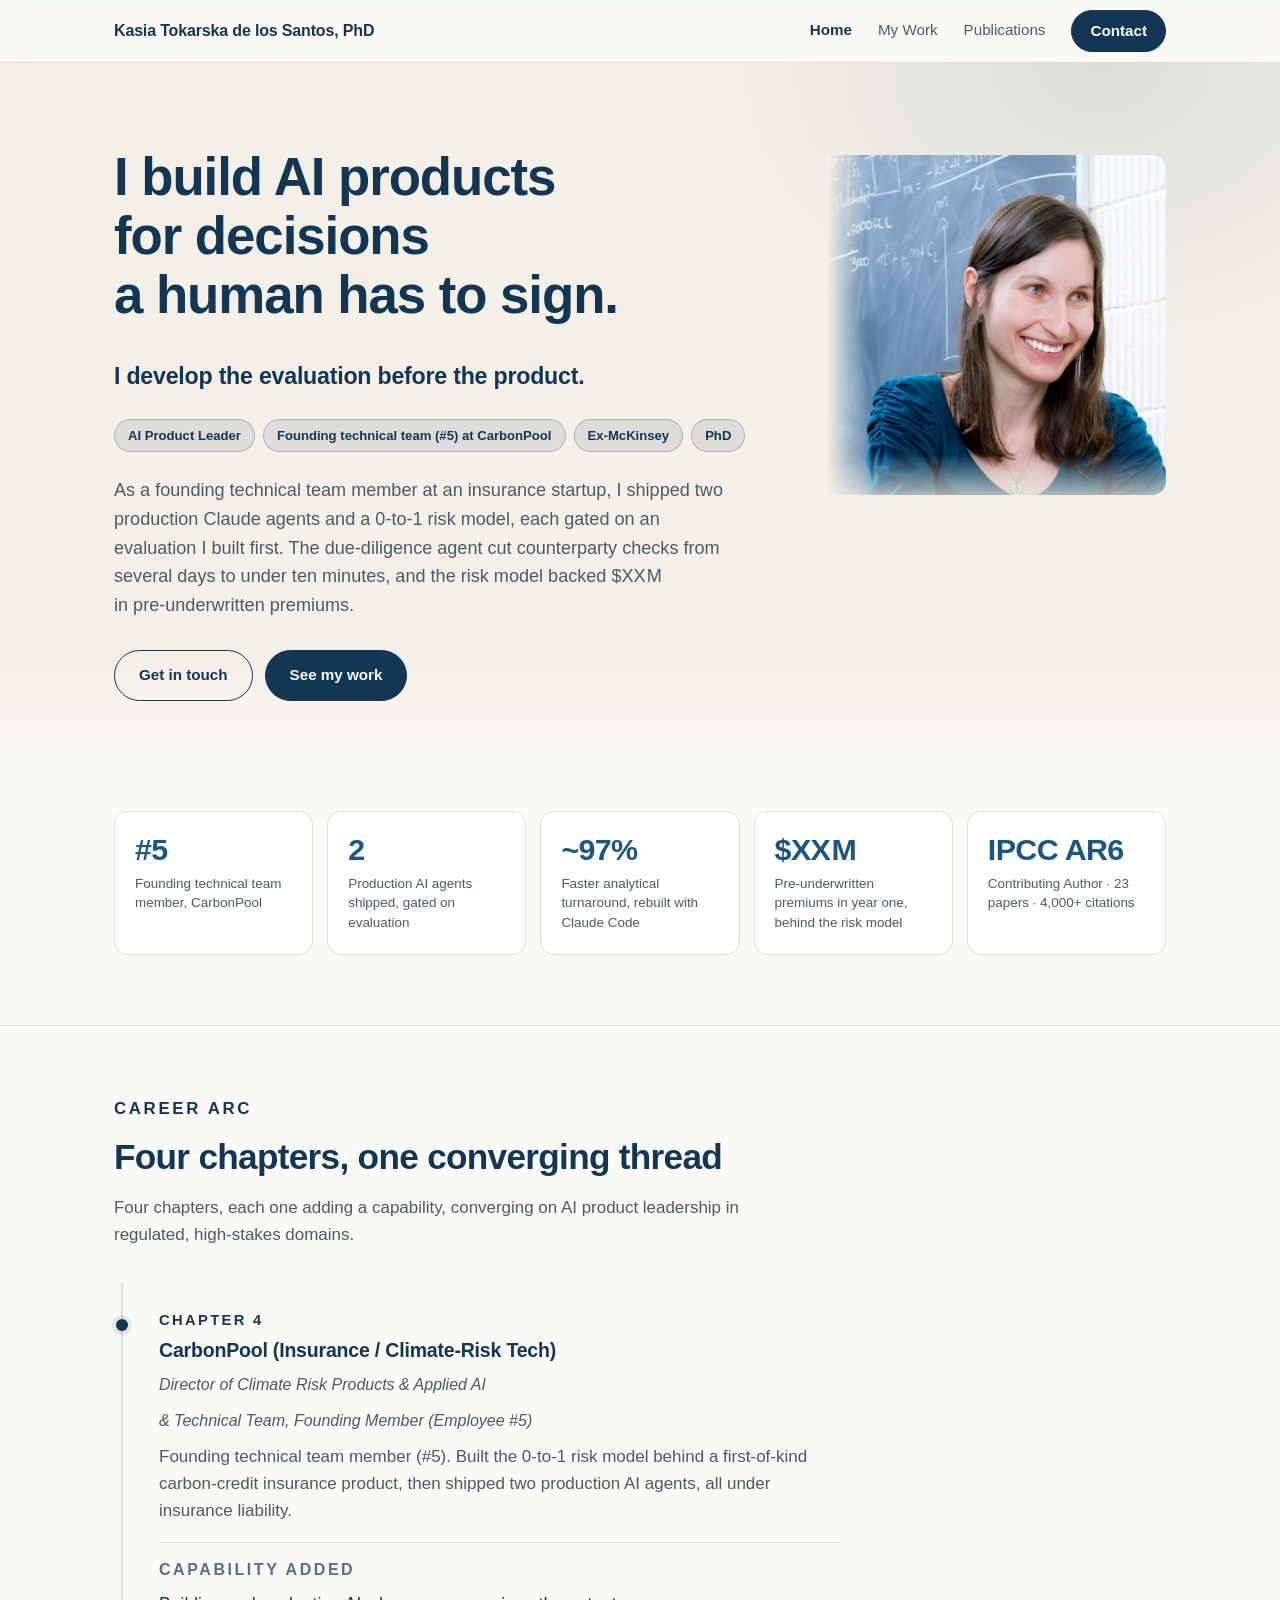
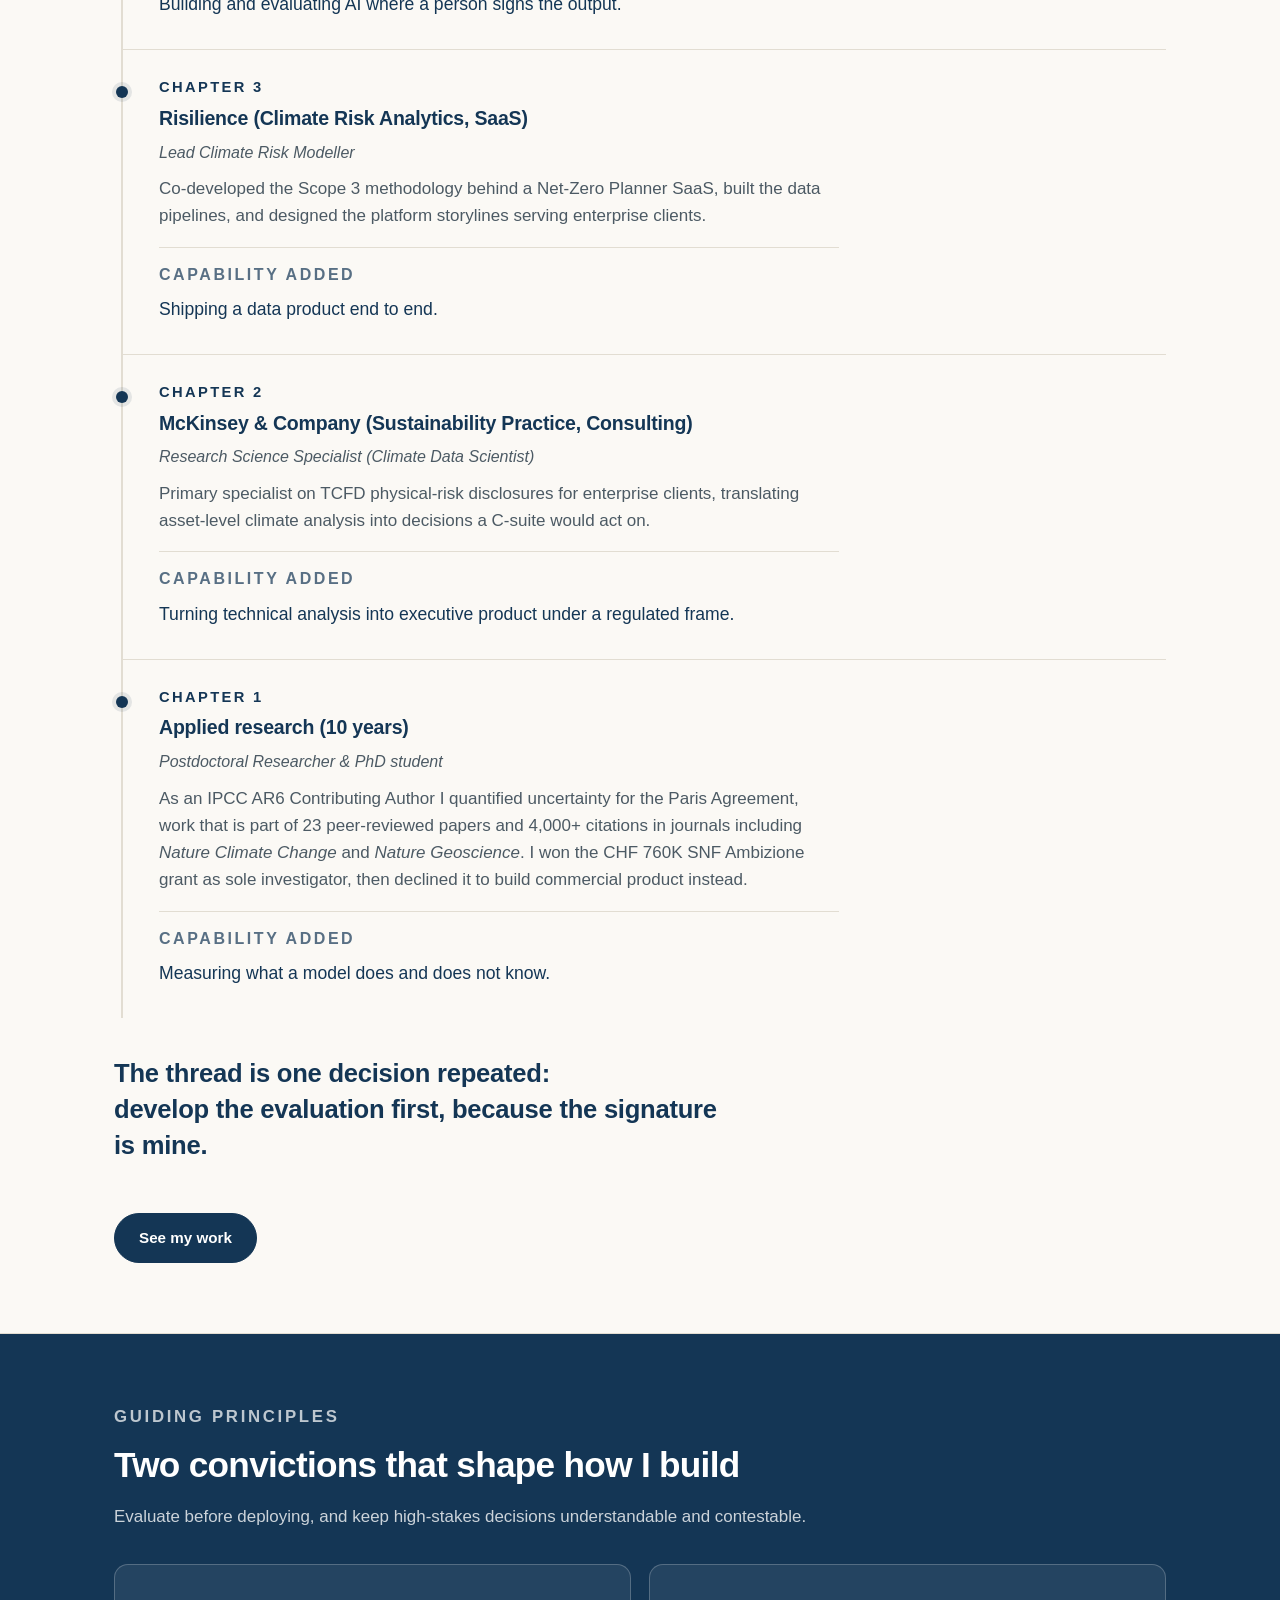
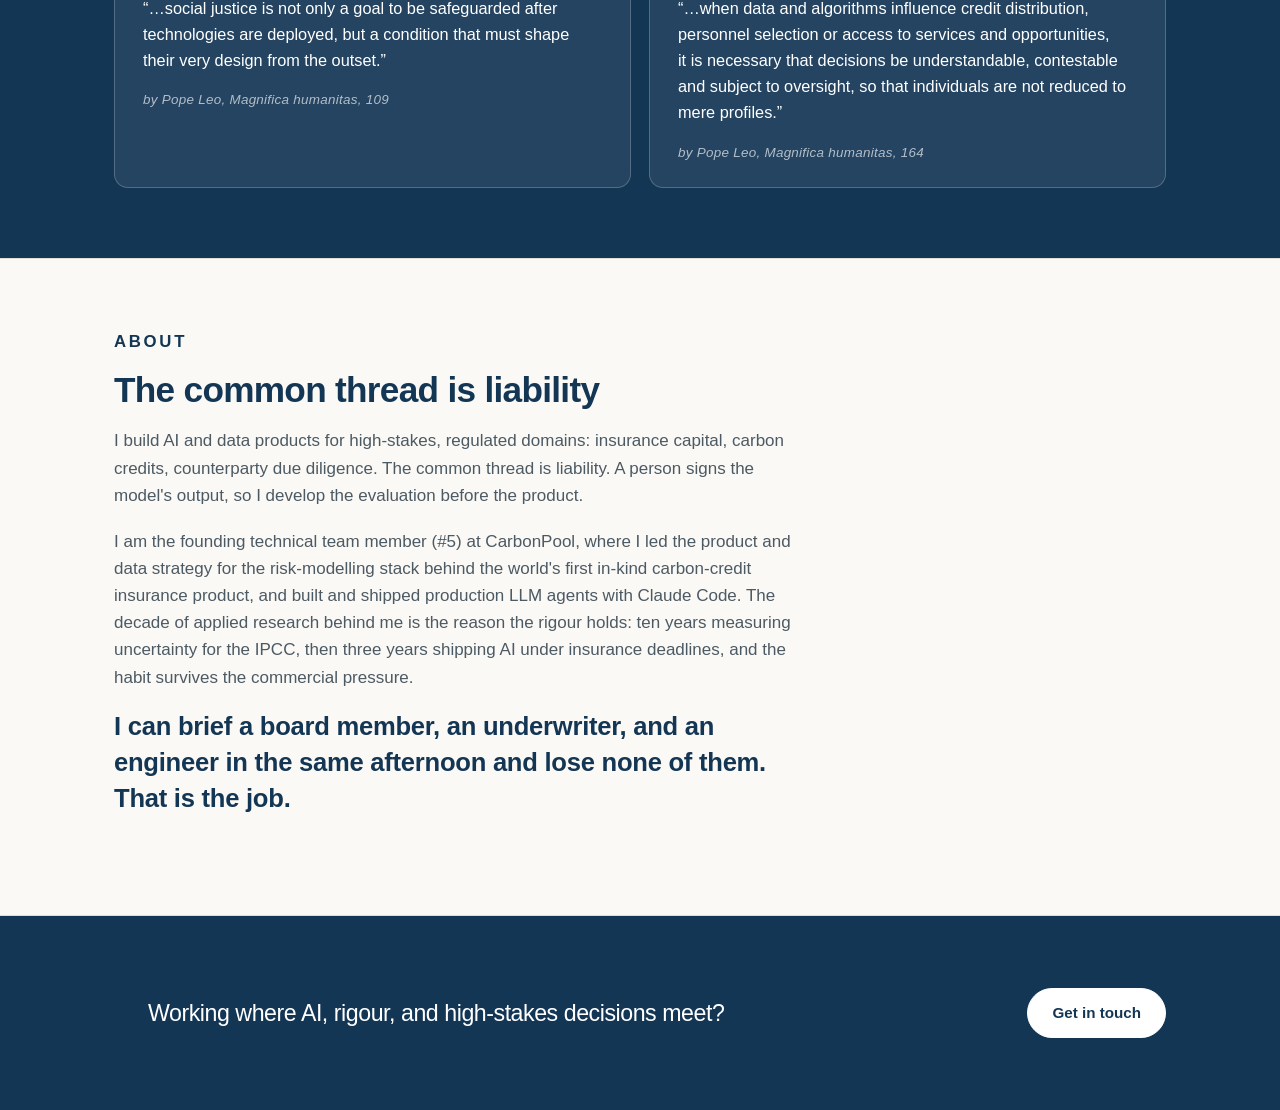
==== commit e58070c4: "Add publications 22-23; update paper count to 23 Co-Authored-By: Claude Opus 4.8 (1M context) <norep" ====
--- a/index.html
+++ b/index.html
@@ -73,7 +73,7 @@
     </div>
     <div class="stat">
       <p class="num">IPCC AR6</p>
-      <p class="label">Contributing Author · 24 papers · 4,000+ citations</p>
+      <p class="label">Contributing Author · 23 papers · 4,000+ citations</p>
     </div>
   </div>
 </section>
@@ -112,7 +112,7 @@
         <p class="ch-num">Chapter 1</p>
         <h3>Applied research (10 years)</h3>
         <p class="arc-jobtitle">Postdoctoral Researcher &amp; PhD student</p>
-        <p>As an IPCC AR6 Contributing Author I quantified uncertainty for the Paris Agreement, work that is part of 24 peer-reviewed papers and 4,000+ citations in journals including <em>Nature Climate Change</em> and <em>Nature Geoscience</em>. I won the CHF 760K SNF Ambizione grant as sole investigator, then declined it to build commercial product instead.</p>
+        <p>As an IPCC AR6 Contributing Author I quantified uncertainty for the Paris Agreement, work that is part of 23 peer-reviewed papers and 4,000+ citations in journals including <em>Nature Climate Change</em> and <em>Nature Geoscience</em>. I won the CHF 760K SNF Ambizione grant as sole investigator, then declined it to build commercial product instead.</p>
         <p class="capability"><span>Capability added</span><span class="cap-pill">Measuring what a model does and does not know.</span></p>
       </div>
     </div>
--- a/styles.css
+++ b/styles.css
@@ -247,7 +247,7 @@
   text-transform:uppercase;letter-spacing:.16em;
   color:var(--accent);opacity:.7;margin-bottom:8px;
 }
-.arc-jobtitle{font-size:1.0rem;color:var(--muted);margin:4px 0 10px;font-weight:700;font-style:italic;}
+.arc-jobtitle{font-size:1.0rem;color:var(--muted);margin:4px 0 10px;font-weight:400;font-style:italic;}
 .arc-cta{margin-top:24px;display:inline-block;}
 .arc-closing{
   margin-top:38px;
